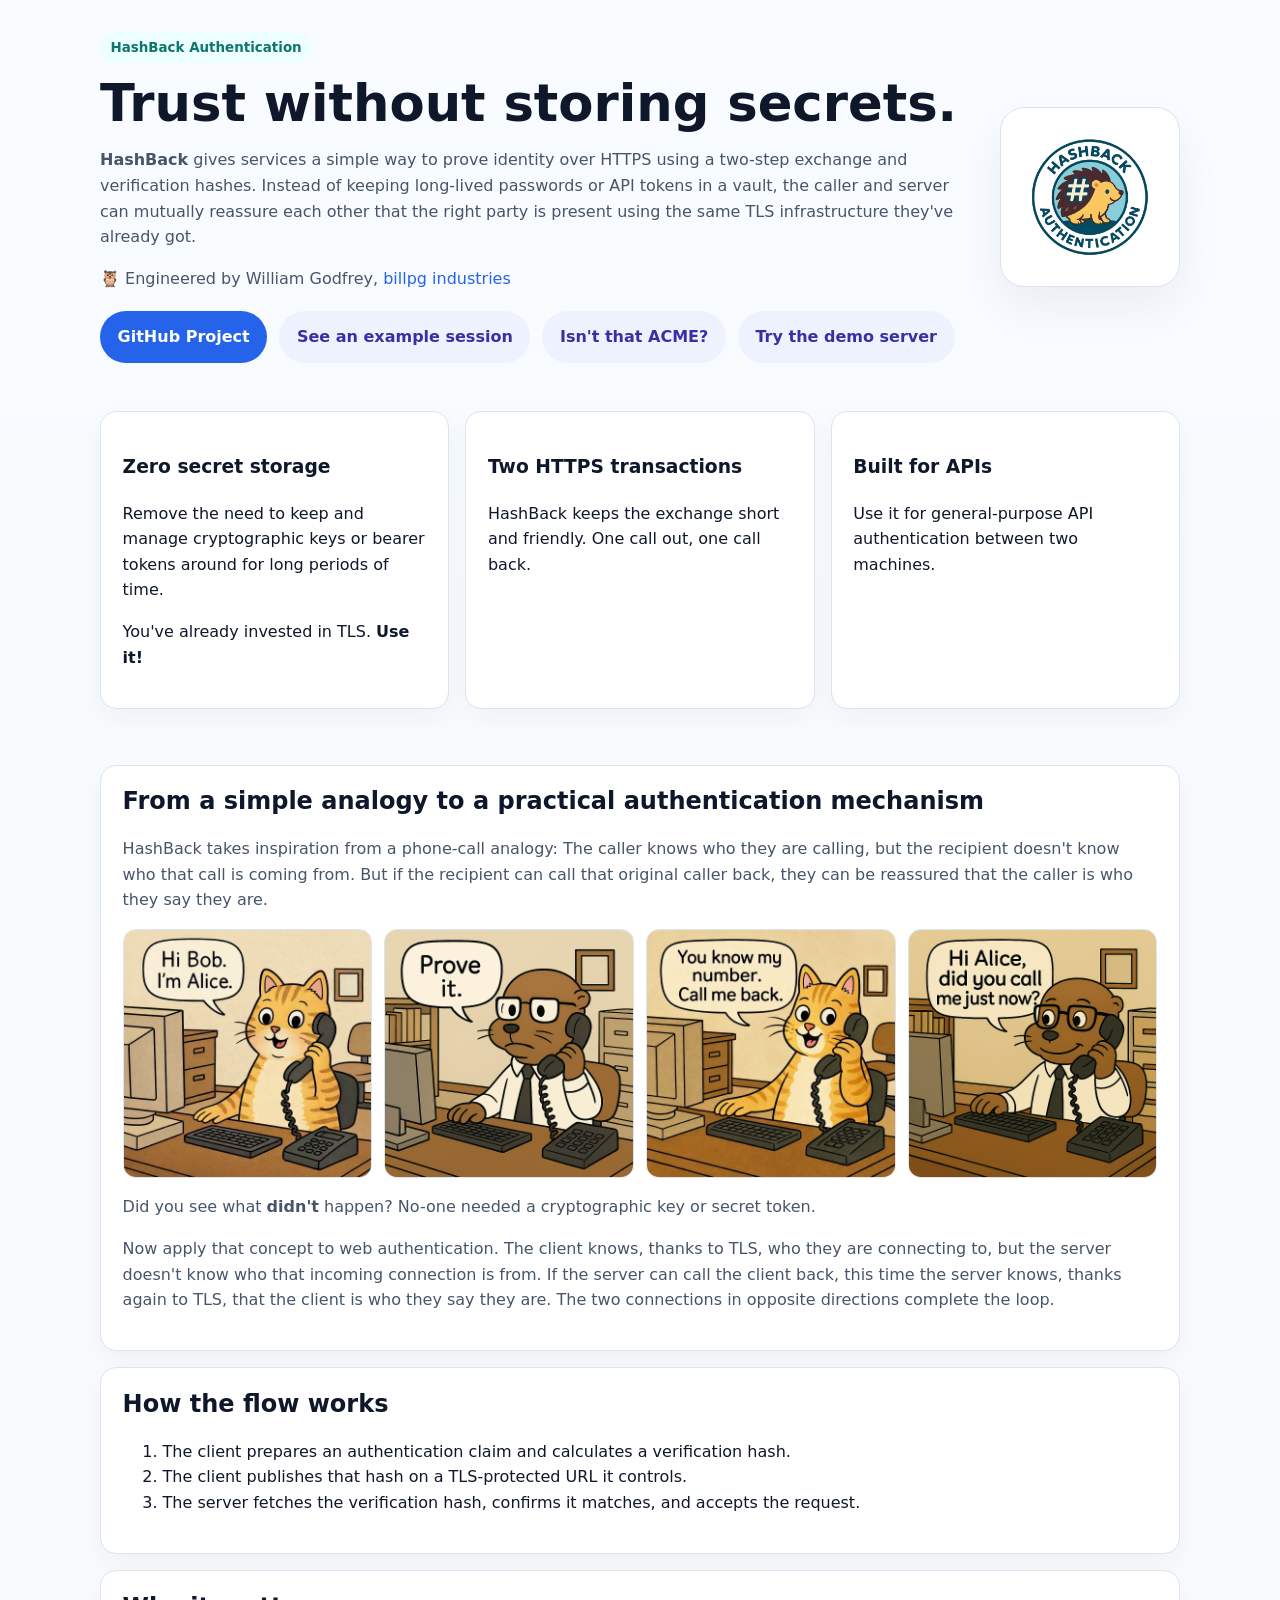
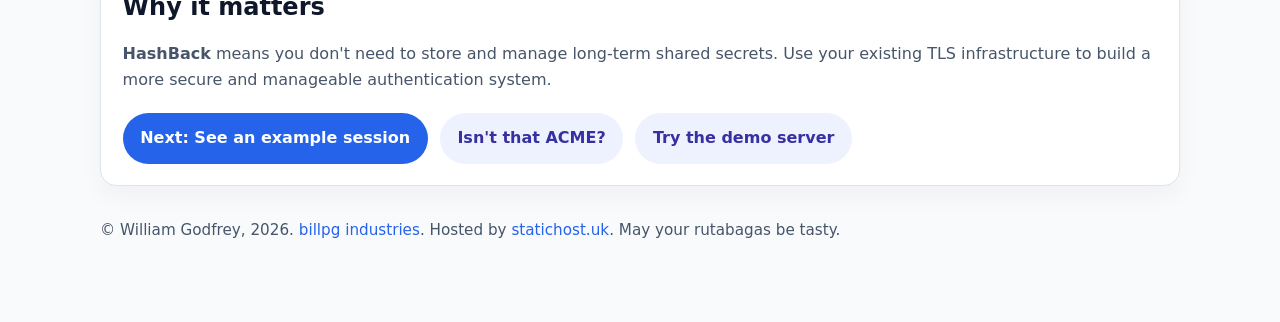
==== www-hashback-dev/site/index.html @ f1af05b7 "doc: Copy of website but pretty-printed and URLs fixed." ====
﻿<?xml version="1.0" encoding="utf-8"?>
<span>
  <!--ctype ht-->
  <html lang="en">
    <head>
      <meta name="generator" content="Hugo 0.157.0" />
      <meta charset="utf-8" />
      <meta name="viewport" content="width=device-width,initial-scale=1" />
      <title>HashBack | Trusted authentication without secret storage</title>
      <meta name="description" content="HashBack lets services prove identity without long-lived secrets by using a two-step HTTPS exchange and verification hashes." />
      <link rel="stylesheet" href="style.css" />
    </head>
    <body>
      <main class="container">
        <section class="hero">
          <div>
            <span class="pill">HashBack Authentication</span>
            <h1>Trust without storing secrets.</h1>
            <p>
              <b>HashBack</b> gives services a simple way to prove identity over HTTPS using a two-step
exchange and verification hashes. Instead of keeping long-lived passwords or API
tokens in a vault, the caller and server can mutually reassure each other that the
right party is present using the same TLS infrastructure they've already got.</p>
            <p>🦉 Engineered by William Godfrey, <a href="https://billpg.com" target="_blank" rel="noreferrer">billpg industries</a></p>
            <div class="btn-row">
              <a class="btn btn-primary" href="https://github.com/billpg/HashBack" target="_blank" rel="noreferrer">GitHub Project</a>
              <a class="btn btn-secondary" href="example-session.html">See an example session</a>
              <a class="btn btn-secondary" href="acme.html">Isn't that ACME?</a>
              <a class="btn btn-secondary" href="demo-server.html">Try the demo server</a>
            </div>
          </div>
          <div class="badge-card">
            <img src="HashBack-Badge-Logo.png" alt="HashBack circular badge icon" />
          </div>
        </section>
        <section class="cards">
          <article class="card">
            <h3>Zero secret storage</h3>
            <p>Remove the need to keep and manage cryptographic keys or bearer tokens around for long periods of time.</p>
            <p>You've already invested in TLS. <b>Use it!</b></p>
          </article>
          <article class="card">
            <h3>Two HTTPS transactions</h3>
            <p>HashBack keeps the exchange short and friendly. One call out, one call back.</p>
          </article>
          <article class="card">
            <h3>Built for APIs</h3>
            <p>Use it for general-purpose API authentication between two machines.</p>
          </article>
        </section>
        <section class="panel">
          <h2>From a simple analogy to a practical authentication mechanism</h2>
          <p>HashBack takes inspiration from a phone-call analogy: The caller knows who they are calling, but the
recipient doesn't know who that call is coming from. But if the recipient can call that original caller back,
they can be reassured that the caller is who they say they are.</p>
          <div class="gallery">
            <img src="PhoneCall-Frame-1.png" alt="Hi Bob. I'm Alice!" />
            <img src="PhoneCall-Frame-2.png" alt="Prove it." />
            <img src="PhoneCall-Frame-3.png" alt="You know my number. Call me back." />
            <img src="PhoneCall-Frame-4.png" alt="Hi Alice. Did you call me just now?" />
          </div>
          <p>Did you see what <b>didn't</b> happen? No-one needed a cryptographic key or secret token.</p>
          <p>Now apply that concept to web authentication. The client knows, thanks to TLS, who they are connecting
to, but the server doesn't know who that incoming connection is from. If the server can call the client
back, this time the server knows, thanks again to TLS, that the client is who they say they are. The two
connections in opposite directions complete the loop.</p>
        </section>
        <section class="panel">
          <h2>How the flow works</h2>
          <ol>
            <li>The client prepares an authentication claim and calculates a verification hash.</li>
            <li>The client publishes that hash on a TLS-protected URL it controls.</li>
            <li>The server fetches the verification hash, confirms it matches, and accepts the request.</li>
          </ol>
        </section>
        <section class="panel">
          <h2>Why it matters</h2>
          <p>
            <b>HashBack</b> means you don't need to store and manage long-term shared secrets. Use your existing TLS
infrastructure to build a more secure and manageable authentication system.</p>
          <div class="btn-row">
            <a class="btn btn-primary" href="example-session.html">Next: See an example session</a>
            <a class="btn btn-secondary" href="acme.html">Isn't that ACME?</a>
            <a class="btn btn-secondary" href="demo-server.html">Try the demo server</a>
          </div>
        </section>
        <p class="footer">© William Godfrey, 2026. <a href="https://billpg.com" target="_blank" rel="noreferrer">billpg industries</a>. Hosted by <a href="https://statichost.uk" target="_blank" rel="noreferrer">statichost.uk</a>. May your rutabagas be tasty.</p>
      </main>
    </body>
  </html>
</span>
---- www-hashback-dev/site/style.css ----
/* -------------------------------------------------
   Theme variables
--------------------------------------------------*/
:root {
  color-scheme: light;
  --bg: #f8fafc;
  --panel: #ffffff;
  --ink: #0f172a;
  --muted: #475569;
  --accent: #2563eb;
  --teal: #0f766e;
  --border: #dbe4ef;
  --code: #102033;
}

/* -------------------------------------------------
   Base
--------------------------------------------------*/
* { box-sizing: border-box; }

body {
  margin: 0;
  font-family: Inter, ui-sans-serif, system-ui, -apple-system, BlinkMacSystemFont, "Segoe UI", sans-serif;
  background: linear-gradient(180deg, #f8fbff 0%, var(--bg) 100%);
  color: var(--ink);
  line-height: 1.6;
}

a { color: var(--accent); text-decoration: none; }
code { font-family: "SFMono-Regular", Consolas, "Liberation Mono", monospace; }

.container {
  max-width: 1120px;
  margin: 0 auto;
  padding: 2rem 1.25rem 4rem;
}

h1 {
  font-size: clamp(2rem, 4vw, 3.2rem);
  line-height: 1.1;
  margin: 0 0 1rem;
}

h2 { line-height: 1.2; margin-top: 0; }

/* -------------------------------------------------
   Buttons
--------------------------------------------------*/
.btn-row {
  display: flex;
  flex-wrap: wrap;
  gap: 0.75rem;
  margin-top: 1.25rem;
}

.btn {
  display: inline-block;
  padding: 0.8rem 1.1rem;
  border-radius: 999px;
  font-weight: 600;
}

.btn-primary { background: var(--accent); color: white; }
.btn-secondary { background: #eef2ff; color: #3730a3; }

/* -------------------------------------------------
   Layout: Topbar & Hero
--------------------------------------------------*/
.topbar {
  display: flex;
  justify-content: space-between;
  gap: 1rem;
  align-items: center;
  margin-bottom: 2.5rem;
}

.topbar a { font-weight: 700; }

.hero {
  display: grid;
  grid-template-columns: 1fr 180px; /* final cascade winner */
  gap: 2rem;
  align-items: center;
  margin-bottom: 2rem;
}

.hero p { color: var(--muted); }

/* -------------------------------------------------
   Components
--------------------------------------------------*/
.badge {
  width: 160px;
  border-radius: 50%;
  background: #fff;
  padding: .5rem;
  box-shadow: 0 16px 35px rgba(15,23,42,.1);
}

.badge-card {
  background: var(--panel);
  border: 1px solid var(--border);
  border-radius: 1.5rem;
  padding: 1.25rem;
  box-shadow: 0 20px 45px rgba(15,23,42,6%);
  text-align: center;
}

.badge-card img {
  width: 220px;
  max-width: 100%;
  border-radius: 50%;
}

.card,
.panel {
  background: var(--panel);
  border: 1px solid var(--border);
  border-radius: 1rem;
  padding: 1.35rem;
  margin: 1rem 0;
  box-shadow: 0 10px 25px rgba(15,23,42,4%);
}

.panel p { color: var(--muted); }

.pill {
  display: inline-block;
  padding: .3rem .65rem;
  border-radius: 999px;
  background: #ecfeff;
  color: var(--teal);
  font-size: .84rem;
  font-weight: 700;
  margin-bottom: .75rem;
}

.quote {
  margin: 2rem 0;
  padding: 1rem 1.2rem;
  border-left: 4px solid var(--accent);
  background: #eff6ff;
  color: #1d4ed8;
  border-radius: .5rem;
}

.step {
    background: var(--panel);
    border: 1px solid var(--border);
    border-radius: 1rem;
    padding: 1.35rem;
    margin: 1rem 0;
    box-shadow: 0 10px 25px rgba(15,23,42,4%)
}

.step-header {
    display: flex;
    align-items: baseline;
    gap: .75rem
}

.number {
    color: var(--accent);
    font-size: .9rem;
    font-weight: 800;
    letter-spacing: .08em;
    text-transform: uppercase
}

.hashbert {
  margin: 1rem 0 0;
  padding: .85rem 1rem;
  border-left: 4px solid var(--teal);
  background: #ecfeff;
  color: #115e59;
  border-radius: .4rem;
}

.preprecode {
  overflow-x: auto;
  padding: 1rem;
  border-radius: .65rem;
  background: var(--code);
  color: #e2e8f0;
  font-size: .88rem;
  line-height: 1.5;
}

/* -------------------------------------------------
   Grids
--------------------------------------------------*/
.cards {
  display: grid;
  grid-template-columns: repeat(3, minmax(0, 1fr));
  gap: 1rem;
  margin: 2rem 0 2.5rem;
}

.gallery {
  display: grid;
  grid-template-columns: repeat(4, minmax(0, 1fr));
  gap: .75rem;
  margin-top: 1rem;
}

.gallery img {
  width: 100%;
  height: auto;
  border-radius: .8rem;
  border: 1px solid var(--border);
}

.flow {
  display: grid;
  grid-template-columns: repeat(3, minmax(0, 1fr));
  gap: .75rem;
  margin: 1.25rem 0;
}

.flow div {
  border: 1px solid var(--border);
  border-radius: .7rem;
  padding: .85rem;
  background: #f8fbff;
}

.flow strong {
  display: block;
  color: var(--accent);
}

/* -------------------------------------------------
   Comparison Table
--------------------------------------------------*/
.comparison {
  width: 100%;
  border-collapse: collapse;
  margin: 1.25rem 0;
}

.comparison th,
.comparison td {
  padding: .85rem .7rem;
  border-bottom: 1px solid var(--border);
  text-align: left;
  vertical-align: top;
}

.comparison th {
  color: var(--muted);
  font-size: .9rem;
}

.comparison td:nth-child(2),
.comparison td:nth-child(3) {
  font-weight: 700;
}

.yes { color: var(--teal); }
.no { color: #b91c1c; }

/* -------------------------------------------------
   URL List
--------------------------------------------------*/
.url-list {
  display: grid;
  gap: .65rem;
  margin: 1rem 0;
}

.url-list code {
  display: block;
  padding: .7rem .85rem;
  border-radius: .5rem;
  background: #f8fbff;
  border: 1px solid var(--border);
  overflow-x: auto;
}

.url-list .good { border-left: 4px solid var(--teal); }
.url-list .bad { border-left: 4px solid #dc2626; }

/* -------------------------------------------------
   Feature List
--------------------------------------------------*/
.feature-list {
  display: grid;
  gap: 1rem;
  margin: 1.25rem 0;
}

.feature-item {
  padding: .85rem;
  border-left: 4px solid var(--accent);
  background: #eff6ff;
  border-radius: .4rem;
}

.feature-item strong {
  display: block;
  color: var(--accent);
  margin-bottom: .35rem;
}

/* -------------------------------------------------
   CTA Section
--------------------------------------------------*/
.cta-section {
  background: linear-gradient(135deg, var(--accent) 0%, #1e40af 100%);
  color: #fff;
  padding: 2rem;
  border-radius: 1rem;
  margin: 1.5rem 0;
  text-align: center;
}

.cta-section h3 {
  margin: 0 0 1rem;
  font-size: 1.3rem;
}

.cta-section a {
  color: #fff;
  text-decoration: underline;
}

/* -------------------------------------------------
   Footer
--------------------------------------------------*/
.footer {
  margin-top: 2rem;
  color: var(--muted);
  font-size: 0.95rem;
}

/* -------------------------------------------------
   Media Queries
--------------------------------------------------*/
@media (max-width: 900px) {
  .hero { grid-template-columns: 1fr; }
  .cards { grid-template-columns: 1fr; }
  .gallery { grid-template-columns: repeat(2, minmax(0, 1fr)); }
}

@media (max-width: 700px) {
  .hero { grid-template-columns: 1fr; }
  .badge { width: 120px; }
  .comparison { font-size: .9rem; }
  .comparison th,
  .comparison td { padding: .7rem .4rem; }
  .flow { grid-template-columns: 1fr; }
}

@media (max-width: 620px) {
  .gallery { grid-template-columns: 1fr; }
}
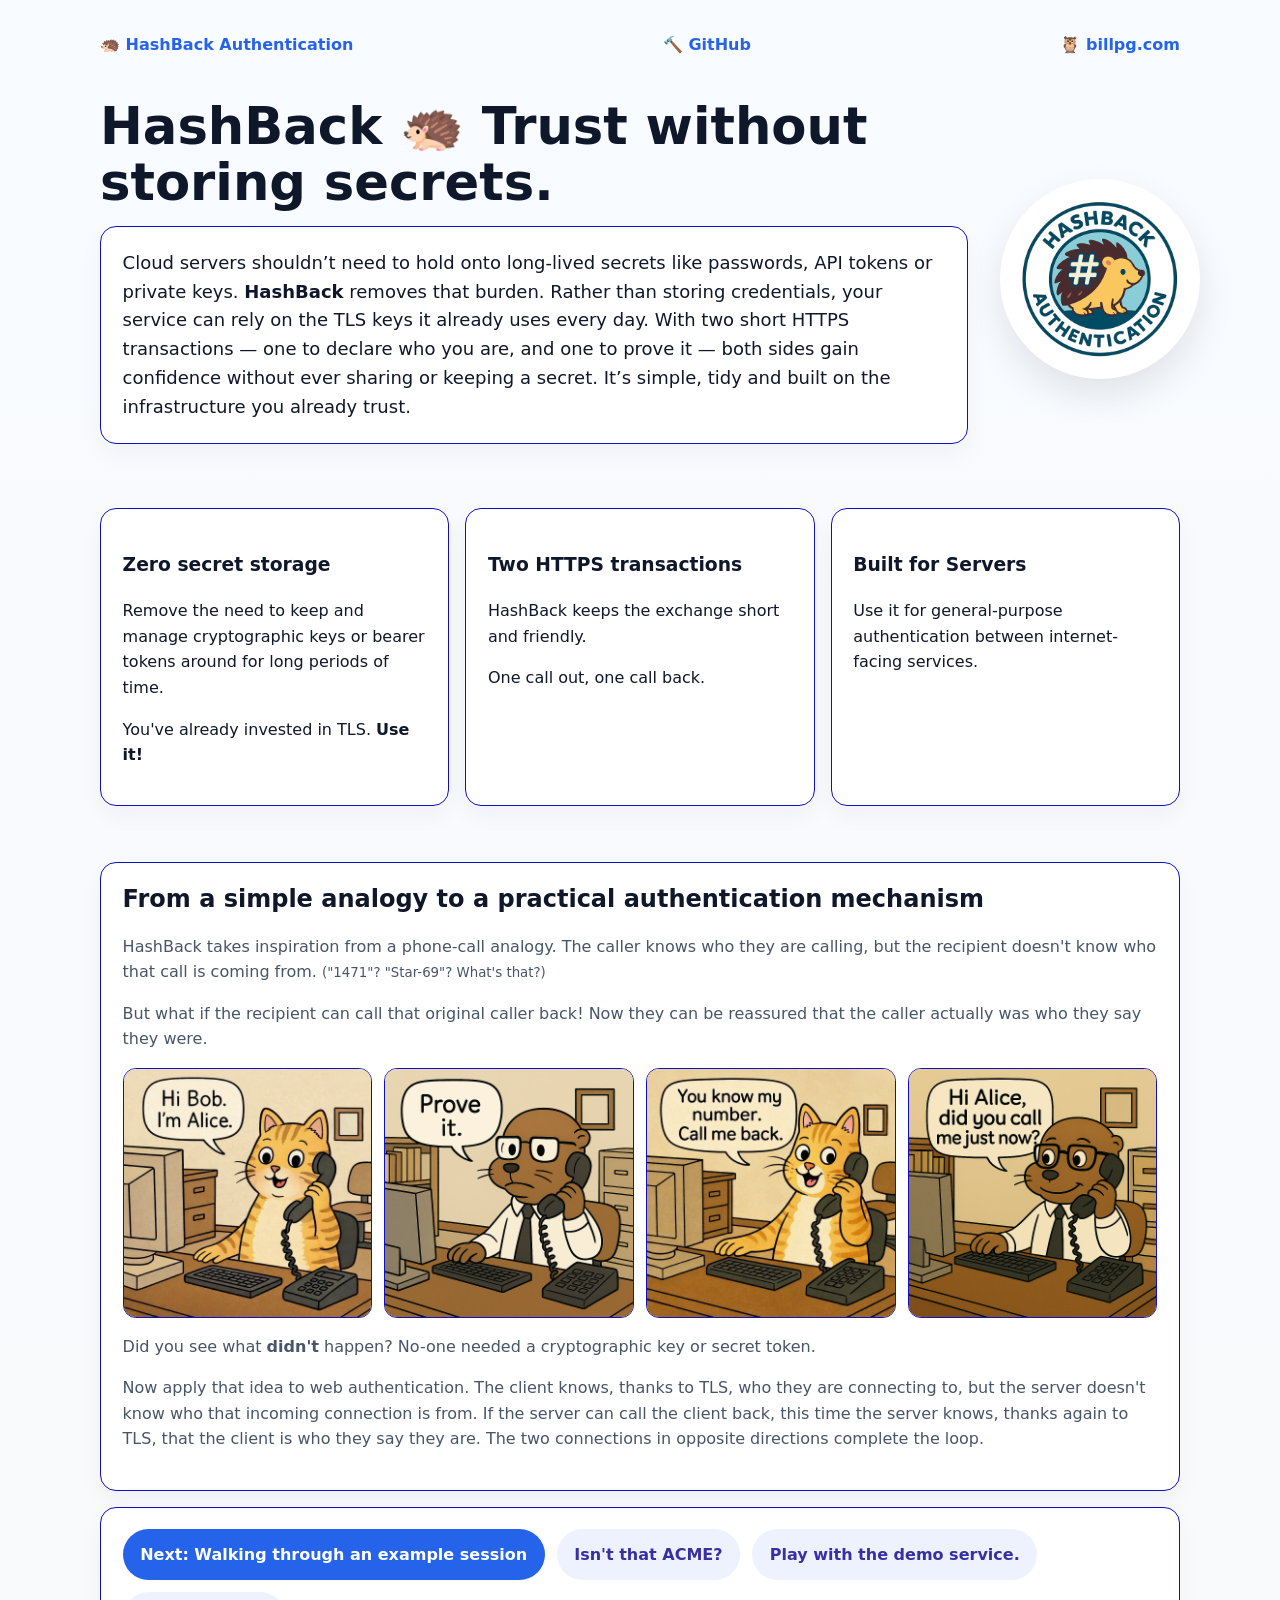
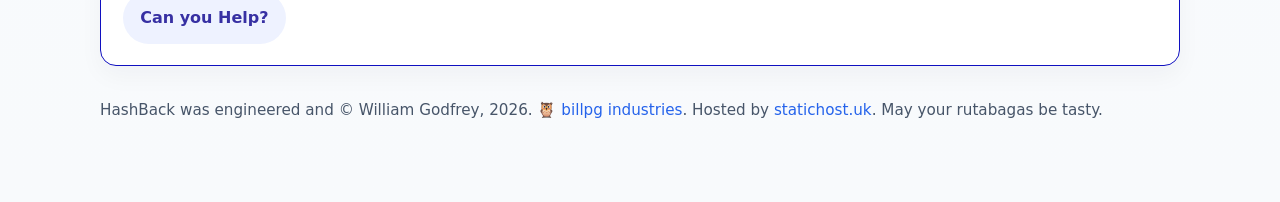
==== commit 859f1688: "doc: Website improvements." ====
--- a/www-hashback-dev/site/index.html
+++ b/www-hashback-dev/site/index.html
@@ -1,91 +1,69 @@
-﻿<?xml version="1.0" encoding="utf-8"?>
-<span>
-  <!--ctype ht-->
-  <html lang="en">
-    <head>
-      <meta name="generator" content="Hugo 0.157.0" />
-      <meta charset="utf-8" />
-      <meta name="viewport" content="width=device-width,initial-scale=1" />
-      <title>HashBack | Trusted authentication without secret storage</title>
-      <meta name="description" content="HashBack lets services prove identity without long-lived secrets by using a two-step HTTPS exchange and verification hashes." />
-      <link rel="stylesheet" href="style.css" />
-    </head>
-    <body>
-      <main class="container">
-        <section class="hero">
-          <div>
-            <span class="pill">HashBack Authentication</span>
-            <h1>Trust without storing secrets.</h1>
-            <p>
-              <b>HashBack</b> gives services a simple way to prove identity over HTTPS using a two-step
-exchange and verification hashes. Instead of keeping long-lived passwords or API
-tokens in a vault, the caller and server can mutually reassure each other that the
-right party is present using the same TLS infrastructure they've already got.</p>
-            <p>🦉 Engineered by William Godfrey, <a href="https://billpg.com" target="_blank" rel="noreferrer">billpg industries</a></p>
-            <div class="btn-row">
-              <a class="btn btn-primary" href="https://github.com/billpg/HashBack" target="_blank" rel="noreferrer">GitHub Project</a>
-              <a class="btn btn-secondary" href="example-session.html">See an example session</a>
-              <a class="btn btn-secondary" href="acme.html">Isn't that ACME?</a>
-              <a class="btn btn-secondary" href="demo-server.html">Try the demo server</a>
-            </div>
-          </div>
-          <div class="badge-card">
-            <img src="HashBack-Badge-Logo.png" alt="HashBack circular badge icon" />
-          </div>
-        </section>
-        <section class="cards">
-          <article class="card">
-            <h3>Zero secret storage</h3>
-            <p>Remove the need to keep and manage cryptographic keys or bearer tokens around for long periods of time.</p>
-            <p>You've already invested in TLS. <b>Use it!</b></p>
-          </article>
-          <article class="card">
-            <h3>Two HTTPS transactions</h3>
-            <p>HashBack keeps the exchange short and friendly. One call out, one call back.</p>
-          </article>
-          <article class="card">
-            <h3>Built for APIs</h3>
-            <p>Use it for general-purpose API authentication between two machines.</p>
-          </article>
-        </section>
-        <section class="panel">
-          <h2>From a simple analogy to a practical authentication mechanism</h2>
-          <p>HashBack takes inspiration from a phone-call analogy: The caller knows who they are calling, but the
-recipient doesn't know who that call is coming from. But if the recipient can call that original caller back,
-they can be reassured that the caller is who they say they are.</p>
-          <div class="gallery">
-            <img src="PhoneCall-Frame-1.png" alt="Hi Bob. I'm Alice!" />
-            <img src="PhoneCall-Frame-2.png" alt="Prove it." />
-            <img src="PhoneCall-Frame-3.png" alt="You know my number. Call me back." />
-            <img src="PhoneCall-Frame-4.png" alt="Hi Alice. Did you call me just now?" />
-          </div>
-          <p>Did you see what <b>didn't</b> happen? No-one needed a cryptographic key or secret token.</p>
-          <p>Now apply that concept to web authentication. The client knows, thanks to TLS, who they are connecting
-to, but the server doesn't know who that incoming connection is from. If the server can call the client
-back, this time the server knows, thanks again to TLS, that the client is who they say they are. The two
-connections in opposite directions complete the loop.</p>
-        </section>
-        <section class="panel">
-          <h2>How the flow works</h2>
-          <ol>
-            <li>The client prepares an authentication claim and calculates a verification hash.</li>
-            <li>The client publishes that hash on a TLS-protected URL it controls.</li>
-            <li>The server fetches the verification hash, confirms it matches, and accepts the request.</li>
-          </ol>
-        </section>
-        <section class="panel">
-          <h2>Why it matters</h2>
-          <p>
-            <b>HashBack</b> means you don't need to store and manage long-term shared secrets. Use your existing TLS
-infrastructure to build a more secure and manageable authentication system.</p>
-          <div class="btn-row">
-            <a class="btn btn-primary" href="example-session.html">Next: See an example session</a>
-            <a class="btn btn-secondary" href="acme.html">Isn't that ACME?</a>
-            <a class="btn btn-secondary" href="demo-server.html">Try the demo server</a>
-          </div>
-        </section>
-        <p class="footer">© William Godfrey, 2026. <a href="https://billpg.com" target="_blank" rel="noreferrer">billpg industries</a>. Hosted by <a href="https://statichost.uk" target="_blank" rel="noreferrer">statichost.uk</a>. May your rutabagas be tasty.</p>
-      </main>
-    </body>
-  </html>
-</span>+<!doctype html>
+<html lang="en">
+  <head>
+    <meta charset="utf-8" />
+    <meta name="viewport" content="width=device-width,initial-scale=1" />
+    <title>HashBack | Trusted authentication without secret storage</title>
+    <link rel="stylesheet" href="style.css" />
+  </head>
+  <body>
+    <main class="container">
+      <nav class="topbar">
+        <a href=".">🦔 HashBack Authentication</a>
+        <a href="https://github.com/billpg/HashBack" target="_blank">🔨 GitHub</a>
+        <a href="https://billpg.com/" target="_blank">🦉 billpg.com</a>
+      </nav>
+      <section class="hero">
+        <div>
+          <h1>HashBack 🦔 Trust without storing secrets.</h1>
+          <div class="panel introduction">Cloud servers shouldn’t need to hold onto long‑lived secrets like passwords, API tokens or private keys. <b>HashBack</b> removes that burden. Rather than storing credentials, your service can rely on the TLS keys it already uses every day. With two short HTTPS transactions — one to declare who you are, and one to prove it — both sides gain confidence without ever sharing or keeping a secret. It’s simple, tidy and built on the infrastructure you already trust.</div>
+        </div>
+        <img class="badge" src="HashBack-Badge-Logo.png" alt="HashBack Logo" />
+      </section>
+      <section class="cards">
+        <article class="card">
+          <h3>Zero secret storage</h3>
+          <p>Remove the need to keep and manage cryptographic keys or bearer tokens around for long periods of time.</p>
+          <p>You've already invested in TLS. <b>Use it!</b></p>
+        </article>
+        <article class="card">
+          <h3>Two HTTPS transactions</h3>
+          <p>HashBack keeps the exchange short and friendly.</p>
+          <p>One call out, one call back.</p>
+        </article>
+        <article class="card">
+          <h3>Built for Servers</h3>
+          <p>Use it for general-purpose authentication between internet-facing services.</p>
+        </article>
+      </section>
+      <section class="panel">
+        <h2>From a simple analogy to a practical authentication mechanism</h2>
+        <p>HashBack takes inspiration from a phone-call analogy. The caller knows who they are calling, but the recipient doesn't know who that call is coming from. <small>("1471"? "Star-69"? What's that?)</small></p>
+        <p>But what if the recipient can call that original caller back! Now they can be reassured that the caller actually was who they say they were.</p>
+        <div class="gallery">
+          <img src="PhoneCall-Frame-1.png" alt="Hi Bob. I'm Alice!" />
+          <img src="PhoneCall-Frame-2.png" alt="Prove it." />
+          <img src="PhoneCall-Frame-3.png" alt="You know my number. Call me back." />
+          <img src="PhoneCall-Frame-4.png" alt="Hi Alice. Did you call me just now?" />
+        </div>
+        <p>Did you see what <b>didn't</b> happen? No-one needed a cryptographic key or secret token.</p>
+        <p>Now apply that idea to web authentication. The client knows, thanks to TLS, who they are  connecting to, but the server doesn't know who that incoming connection is from. If the server can call the client back, this time the server knows, thanks again to TLS, that the client is who they say they are. The two connections in opposite directions complete the loop.</p>
+      </section>
+      <section class="panel">
+        <div class="btn-row">
+          <a class="btn btn-primary" href="example.html">Next: Walking through an example session</a>
+          <a class="btn btn-secondary" href="acme.html">Isn't that ACME?</a>
+          <a class="btn btn-secondary" href="demo.html">Play with the demo service.</a>
+          <a class="btn btn-secondary" href="help.html">Can you Help?</a>
+        </div>
+      </section>
+      <p class="footer">
+        <span>HashBack was engineered and © William Godfrey, 2026.</span>
+        <span>
+          <a href="https://billpg.com" target="_blank">🦉 billpg industries</a>.</span>
+        <span>Hosted by <a href="https://statichost.uk" target="_blank">statichost.uk</a>.</span>
+        <span>May your rutabagas be tasty.</span>
+      </p>
+    </main>
+  </body>
+</html>
--- a/www-hashback-dev/site/style.css
+++ b/www-hashback-dev/site/style.css
@@ -1,21 +1,17 @@
-/* -------------------------------------------------
-   Theme variables
---------------------------------------------------*/
+/* Theme variables */
 :root {
-  color-scheme: light;
-  --bg: #f8fafc;
-  --panel: #ffffff;
-  --ink: #0f172a;
-  --muted: #475569;
-  --accent: #2563eb;
-  --teal: #0f766e;
-  --border: #dbe4ef;
-  --code: #102033;
-}
-
-/* -------------------------------------------------
-   Base
---------------------------------------------------*/
+    color-scheme: light;
+    --bg: #f8fafc;
+    --panel: #ffffff;
+    --ink: #0f172a;
+    --muted: #475569;
+    --accent: #2563eb;
+    --teal: #0f766e;
+    --border: #1010C0;
+    --code: #102033;
+}
+
+/* Base */
 * { box-sizing: border-box; }
 
 body {
@@ -43,14 +39,11 @@
 
 h2 { line-height: 1.2; margin-top: 0; }
 
-/* -------------------------------------------------
-   Buttons
---------------------------------------------------*/
+/* Buttons */
 .btn-row {
   display: flex;
   flex-wrap: wrap;
   gap: 0.75rem;
-  margin-top: 1.25rem;
 }
 
 .btn {
@@ -63,22 +56,27 @@
 .btn-primary { background: var(--accent); color: white; }
 .btn-secondary { background: #eef2ff; color: #3730a3; }
 
-/* -------------------------------------------------
-   Layout: Topbar & Hero
---------------------------------------------------*/
+.btn-big-center {
+    font-size: large;
+    display: block;
+    text-align: center;
+    margin: 0 auto;
+}
+
+/* Layout: Topbar & Hero */
 .topbar {
-  display: flex;
-  justify-content: space-between;
-  gap: 1rem;
-  align-items: center;
-  margin-bottom: 2.5rem;
+    display: flex;
+    justify-content: space-between;
+    gap: 1rem;
+    align-items: center;
+    margin-bottom: 2.5rem;
 }
 
 .topbar a { font-weight: 700; }
 
 .hero {
   display: grid;
-  grid-template-columns: 1fr 180px; /* final cascade winner */
+  grid-template-columns: 1fr 180px;
   gap: 2rem;
   align-items: center;
   margin-bottom: 2rem;
@@ -86,11 +84,13 @@
 
 .hero p { color: var(--muted); }
 
-/* -------------------------------------------------
-   Components
---------------------------------------------------*/
+.introduction {
+    font-size: large;
+}
+
+/* Components */
 .badge {
-  width: 160px;
+  width: 200px;
   border-radius: 50%;
   background: #fff;
   padding: .5rem;
@@ -113,7 +113,8 @@
 }
 
 .card,
-.panel {
+.panel,
+.step {
   background: var(--panel);
   border: 1px solid var(--border);
   border-radius: 1rem;
@@ -144,15 +145,6 @@
   border-radius: .5rem;
 }
 
-.step {
-    background: var(--panel);
-    border: 1px solid var(--border);
-    border-radius: 1rem;
-    padding: 1.35rem;
-    margin: 1rem 0;
-    box-shadow: 0 10px 25px rgba(15,23,42,4%)
-}
-
 .step-header {
     display: flex;
     align-items: baseline;
@@ -186,9 +178,7 @@
   line-height: 1.5;
 }
 
-/* -------------------------------------------------
-   Grids
---------------------------------------------------*/
+/* Grids */
 .cards {
   display: grid;
   grid-template-columns: repeat(3, minmax(0, 1fr));
@@ -229,9 +219,7 @@
   color: var(--accent);
 }
 
-/* -------------------------------------------------
-   Comparison Table
---------------------------------------------------*/
+/* Comparison Table */
 .comparison {
   width: 100%;
   border-collapse: collapse;
@@ -259,9 +247,7 @@
 .yes { color: var(--teal); }
 .no { color: #b91c1c; }
 
-/* -------------------------------------------------
-   URL List
---------------------------------------------------*/
+/* URL List */
 .url-list {
   display: grid;
   gap: .65rem;
@@ -280,9 +266,7 @@
 .url-list .good { border-left: 4px solid var(--teal); }
 .url-list .bad { border-left: 4px solid #dc2626; }
 
-/* -------------------------------------------------
-   Feature List
---------------------------------------------------*/
+/* Feature List */
 .feature-list {
   display: grid;
   gap: 1rem;
@@ -302,9 +286,7 @@
   margin-bottom: .35rem;
 }
 
-/* -------------------------------------------------
-   CTA Section
---------------------------------------------------*/
+/* CTA Section */
 .cta-section {
   background: linear-gradient(135deg, var(--accent) 0%, #1e40af 100%);
   color: #fff;
@@ -324,18 +306,14 @@
   text-decoration: underline;
 }
 
-/* -------------------------------------------------
-   Footer
---------------------------------------------------*/
+/* Footer */
 .footer {
   margin-top: 2rem;
   color: var(--muted);
   font-size: 0.95rem;
 }
 
-/* -------------------------------------------------
-   Media Queries
---------------------------------------------------*/
+/* Media Queries */
 @media (max-width: 900px) {
   .hero { grid-template-columns: 1fr; }
   .cards { grid-template-columns: 1fr; }
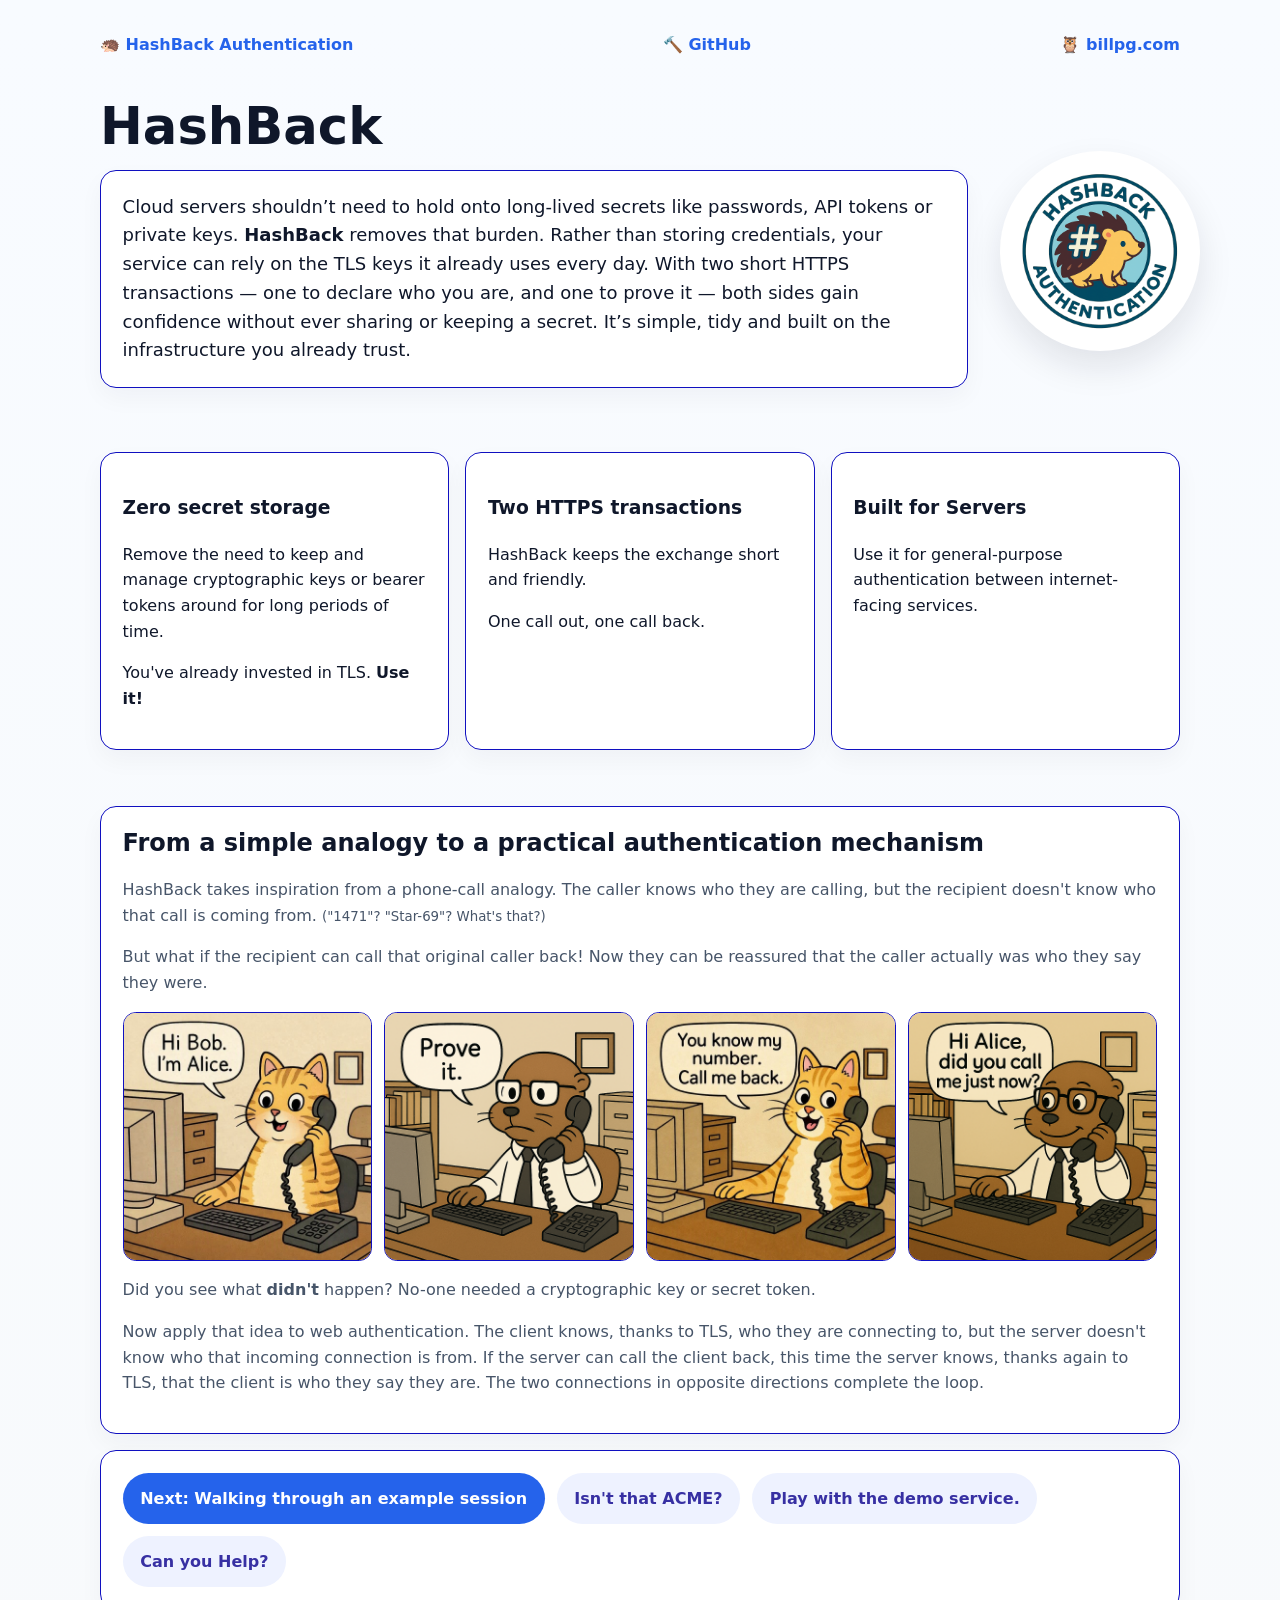
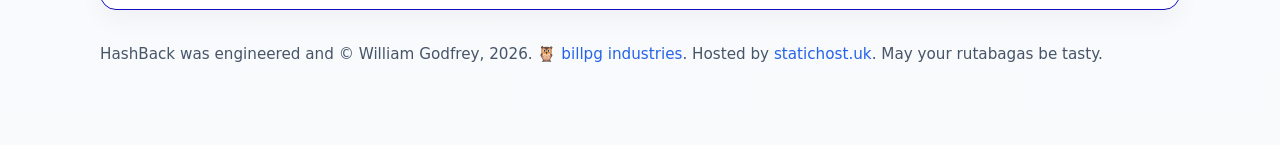
==== commit 7c1176ad: "doc: Add a "help" page." ====
--- a/www-hashback-dev/site/index.html
+++ b/www-hashback-dev/site/index.html
@@ -15,7 +15,7 @@
       </nav>
       <section class="hero">
         <div>
-          <h1>HashBack 🦔 Trust without storing secrets.</h1>
+          <h1>HashBack</h1>
           <div class="panel introduction">Cloud servers shouldn’t need to hold onto long‑lived secrets like passwords, API tokens or private keys. <b>HashBack</b> removes that burden. Rather than storing credentials, your service can rely on the TLS keys it already uses every day. With two short HTTPS transactions — one to declare who you are, and one to prove it — both sides gain confidence without ever sharing or keeping a secret. It’s simple, tidy and built on the infrastructure you already trust.</div>
         </div>
         <img class="badge" src="HashBack-Badge-Logo.png" alt="HashBack Logo" />
--- a/www-hashback-dev/site/style.css
+++ b/www-hashback-dev/site/style.css
@@ -3,6 +3,7 @@
     color-scheme: light;
     --bg: #f8fafc;
     --panel: #ffffff;
+    --tableoddrow: #eeeeee;
     --ink: #0f172a;
     --muted: #475569;
     --accent: #2563eb;
@@ -178,6 +179,23 @@
   line-height: 1.5;
 }
 
+.questions {
+    border-spacing: 2px;
+}
+.questionmark {
+    font-size: large;
+}
+.questions-evenrow {
+    background-color: var(--panel);
+    padding-left: 1em;
+    padding-right: 1em;
+}
+.questions-oddrow {
+    background-color: var(--tableoddrow);
+    padding-left: 1em;
+    padding-right: 1em;
+}
+
 /* Grids */
 .cards {
   display: grid;
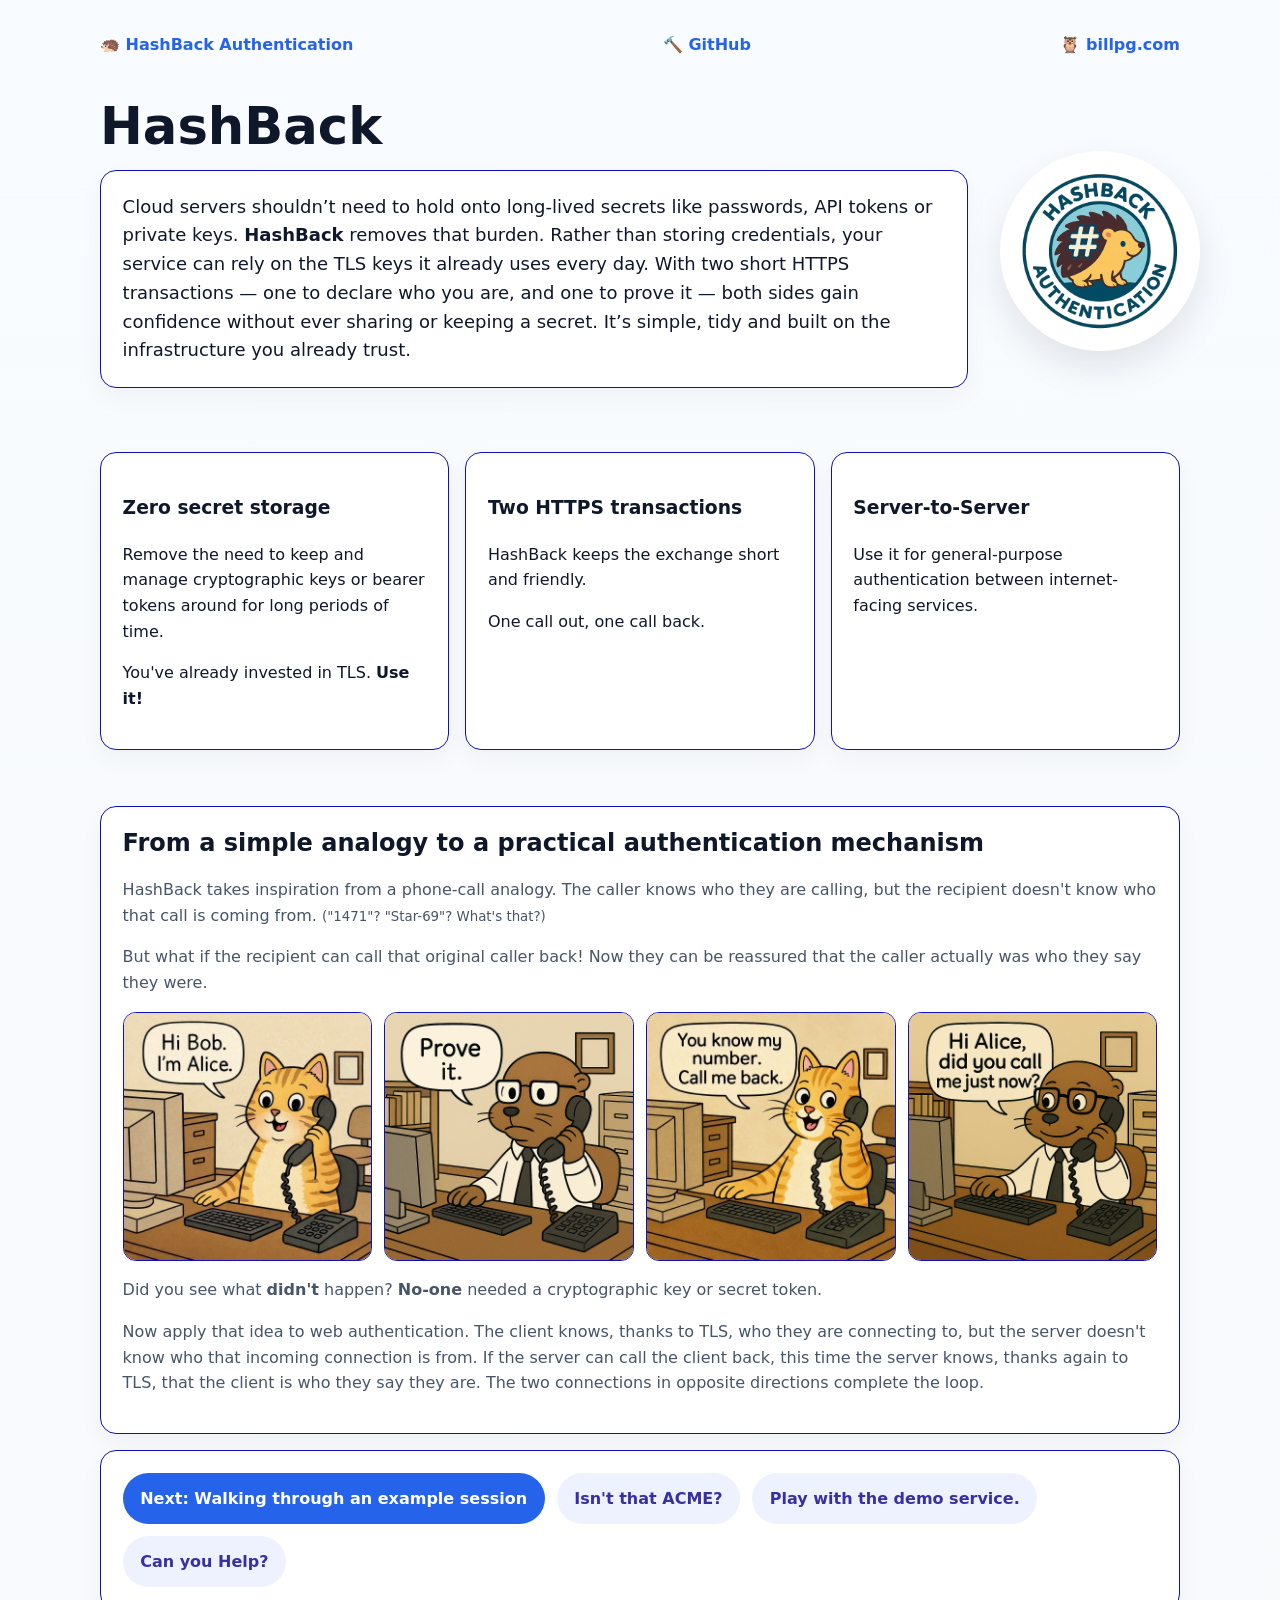
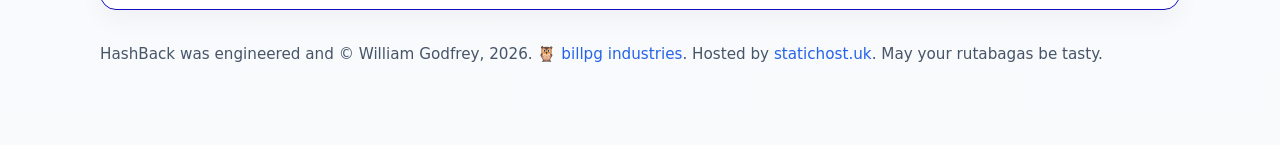
==== commit 3a7c59ef: "fix for ubuntu." ====
--- a/www-hashback-dev/site/index.html
+++ b/www-hashback-dev/site/index.html
@@ -1,9 +1,9 @@
-<!doctype html>
+<!doctype html>
 <html lang="en">
   <head>
     <meta charset="utf-8" />
     <meta name="viewport" content="width=device-width,initial-scale=1" />
-    <title>HashBack | Trusted authentication without secret storage</title>
+    <title>HashBack | Server-to-Server authentication without secret storage</title>
     <link rel="stylesheet" href="style.css" />
   </head>
   <body>
@@ -32,7 +32,7 @@
           <p>One call out, one call back.</p>
         </article>
         <article class="card">
-          <h3>Built for Servers</h3>
+          <h3>Server-to-Server</h3>
           <p>Use it for general-purpose authentication between internet-facing services.</p>
         </article>
       </section>
@@ -46,7 +46,7 @@
           <img src="PhoneCall-Frame-3.png" alt="You know my number. Call me back." />
           <img src="PhoneCall-Frame-4.png" alt="Hi Alice. Did you call me just now?" />
         </div>
-        <p>Did you see what <b>didn't</b> happen? No-one needed a cryptographic key or secret token.</p>
+        <p>Did you see what <b>didn't</b> happen? <b>No-one</b> needed a cryptographic key or secret token.</p>
         <p>Now apply that idea to web authentication. The client knows, thanks to TLS, who they are  connecting to, but the server doesn't know who that incoming connection is from. If the server can call the client back, this time the server knows, thanks again to TLS, that the client is who they say they are. The two connections in opposite directions complete the loop.</p>
       </section>
       <section class="panel">
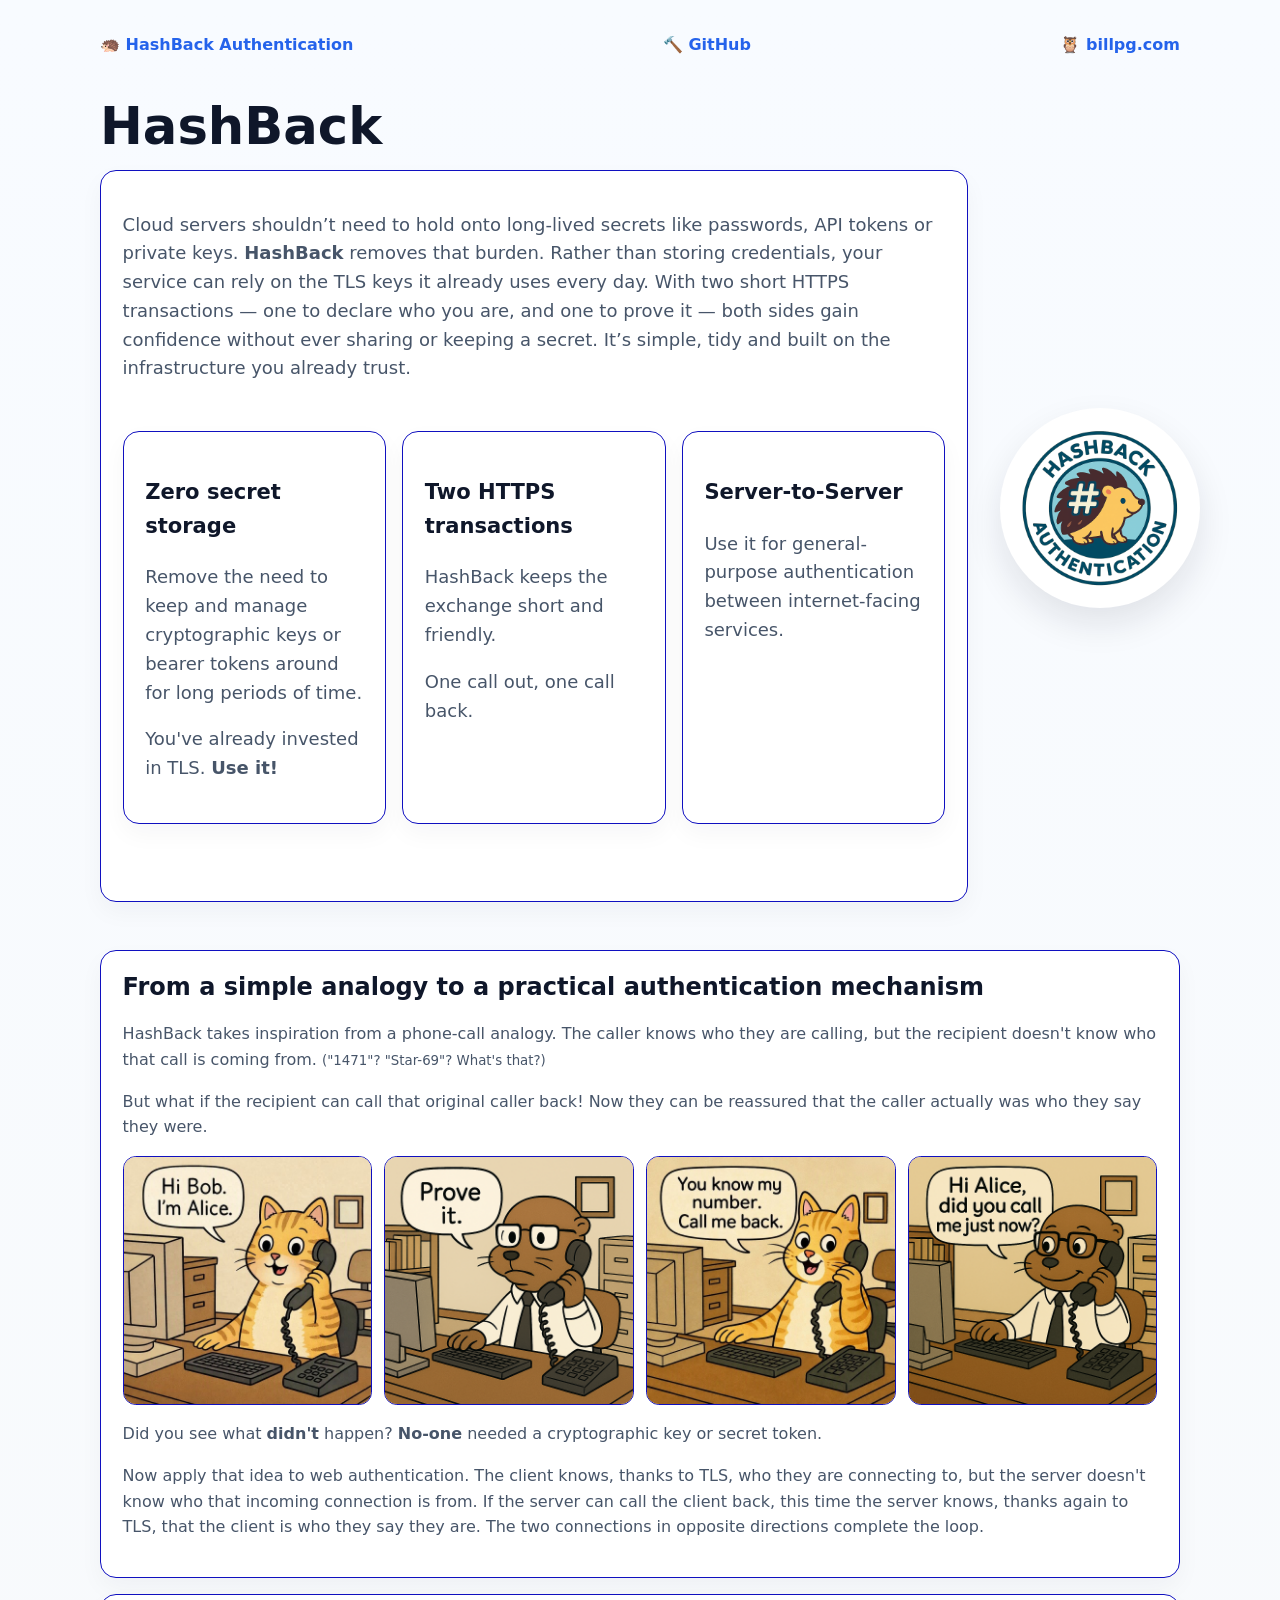
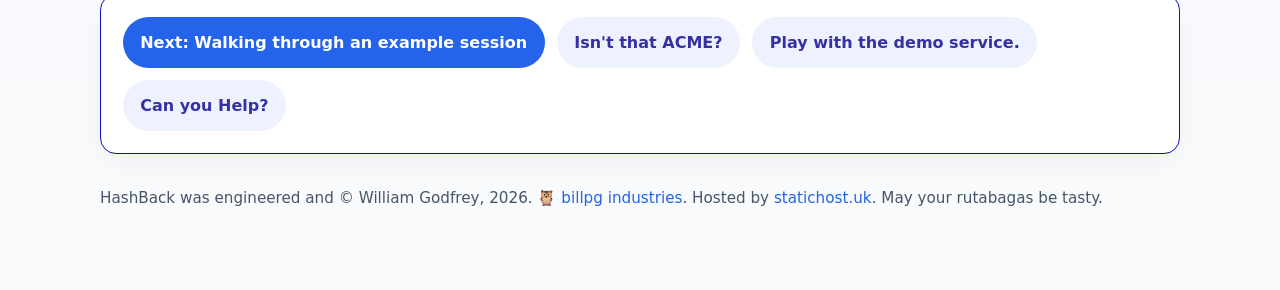
==== commit 8493ed67: "feat: Rewrite the sales site generator to build pages from Markdown Replaces the hand-built XElement" ====
--- a/www-hashback-dev/site/index.html
+++ b/www-hashback-dev/site/index.html
@@ -1,4 +1,4 @@
-<!doctype html>
+<!doctype html>
 <html lang="en">
   <head>
     <meta charset="utf-8" />
@@ -16,38 +16,53 @@
       <section class="hero">
         <div>
           <h1>HashBack</h1>
-          <div class="panel introduction">Cloud servers shouldn’t need to hold onto long‑lived secrets like passwords, API tokens or private keys. <b>HashBack</b> removes that burden. Rather than storing credentials, your service can rely on the TLS keys it already uses every day. With two short HTTPS transactions — one to declare who you are, and one to prove it — both sides gain confidence without ever sharing or keeping a secret. It’s simple, tidy and built on the infrastructure you already trust.</div>
+          <div class="panel introduction">
+            <p>Cloud servers shouldn’t need to hold onto long‑lived secrets like passwords, API tokens or
+private keys. <strong>HashBack</strong> removes that burden. Rather than storing credentials, your
+service can rely on the TLS keys it already uses every day. With two short HTTPS
+transactions — one to declare who you are, and one to prove it — both sides gain
+confidence without ever sharing or keeping a secret. It’s simple, tidy and built on the
+infrastructure you already trust.</p>
+            <section class="cards">
+              <article class="card">
+                <h3 id="zero-secret-storage">Zero secret storage</h3>
+                <p>Remove the need to keep and manage cryptographic keys or bearer tokens around for long
+periods of time.</p>
+                <p>You've already invested in TLS. <strong>Use it!</strong></p>
+              </article>
+              <article class="card">
+                <h3 id="two-https-transactions">Two HTTPS transactions</h3>
+                <p>HashBack keeps the exchange short and friendly.</p>
+                <p>One call out, one call back.</p>
+              </article>
+              <article class="card">
+                <h3 id="server-to-server">Server-to-Server</h3>
+                <p>Use it for general-purpose authentication between internet-facing services.</p>
+              </article>
+            </section>
+          </div>
         </div>
         <img class="badge" src="HashBack-Badge-Logo.png" alt="HashBack Logo" />
       </section>
-      <section class="cards">
-        <article class="card">
-          <h3>Zero secret storage</h3>
-          <p>Remove the need to keep and manage cryptographic keys or bearer tokens around for long periods of time.</p>
-          <p>You've already invested in TLS. <b>Use it!</b></p>
-        </article>
-        <article class="card">
-          <h3>Two HTTPS transactions</h3>
-          <p>HashBack keeps the exchange short and friendly.</p>
-          <p>One call out, one call back.</p>
-        </article>
-        <article class="card">
-          <h3>Server-to-Server</h3>
-          <p>Use it for general-purpose authentication between internet-facing services.</p>
-        </article>
-      </section>
       <section class="panel">
-        <h2>From a simple analogy to a practical authentication mechanism</h2>
-        <p>HashBack takes inspiration from a phone-call analogy. The caller knows who they are calling, but the recipient doesn't know who that call is coming from. <small>("1471"? "Star-69"? What's that?)</small></p>
-        <p>But what if the recipient can call that original caller back! Now they can be reassured that the caller actually was who they say they were.</p>
+        <h2 id="from-a-simple-analogy-to-a-practical-authentication-mechanism">From a simple analogy to a practical authentication mechanism</h2>
+        <p>HashBack takes inspiration from a phone-call analogy. The caller knows who they are
+calling, but the recipient doesn't know who that call is coming from. <small>("1471"?
+"Star-69"? What's that?)</small></p>
+        <p>But what if the recipient can call that original caller back! Now they can be reassured
+that the caller actually was who they say they were.</p>
         <div class="gallery">
           <img src="PhoneCall-Frame-1.png" alt="Hi Bob. I'm Alice!" />
           <img src="PhoneCall-Frame-2.png" alt="Prove it." />
           <img src="PhoneCall-Frame-3.png" alt="You know my number. Call me back." />
           <img src="PhoneCall-Frame-4.png" alt="Hi Alice. Did you call me just now?" />
         </div>
-        <p>Did you see what <b>didn't</b> happen? <b>No-one</b> needed a cryptographic key or secret token.</p>
-        <p>Now apply that idea to web authentication. The client knows, thanks to TLS, who they are  connecting to, but the server doesn't know who that incoming connection is from. If the server can call the client back, this time the server knows, thanks again to TLS, that the client is who they say they are. The two connections in opposite directions complete the loop.</p>
+        <p>Did you see what <strong>didn't</strong> happen? <strong>No-one</strong> needed a cryptographic key or secret token.</p>
+        <p>Now apply that idea to web authentication. The client knows, thanks to TLS, who they are
+connecting to, but the server doesn't know who that incoming connection is from. If the
+server can call the client back, this time the server knows, thanks again to TLS, that the
+client is who they say they are. The two connections in opposite directions complete the
+loop.</p>
       </section>
       <section class="panel">
         <div class="btn-row">
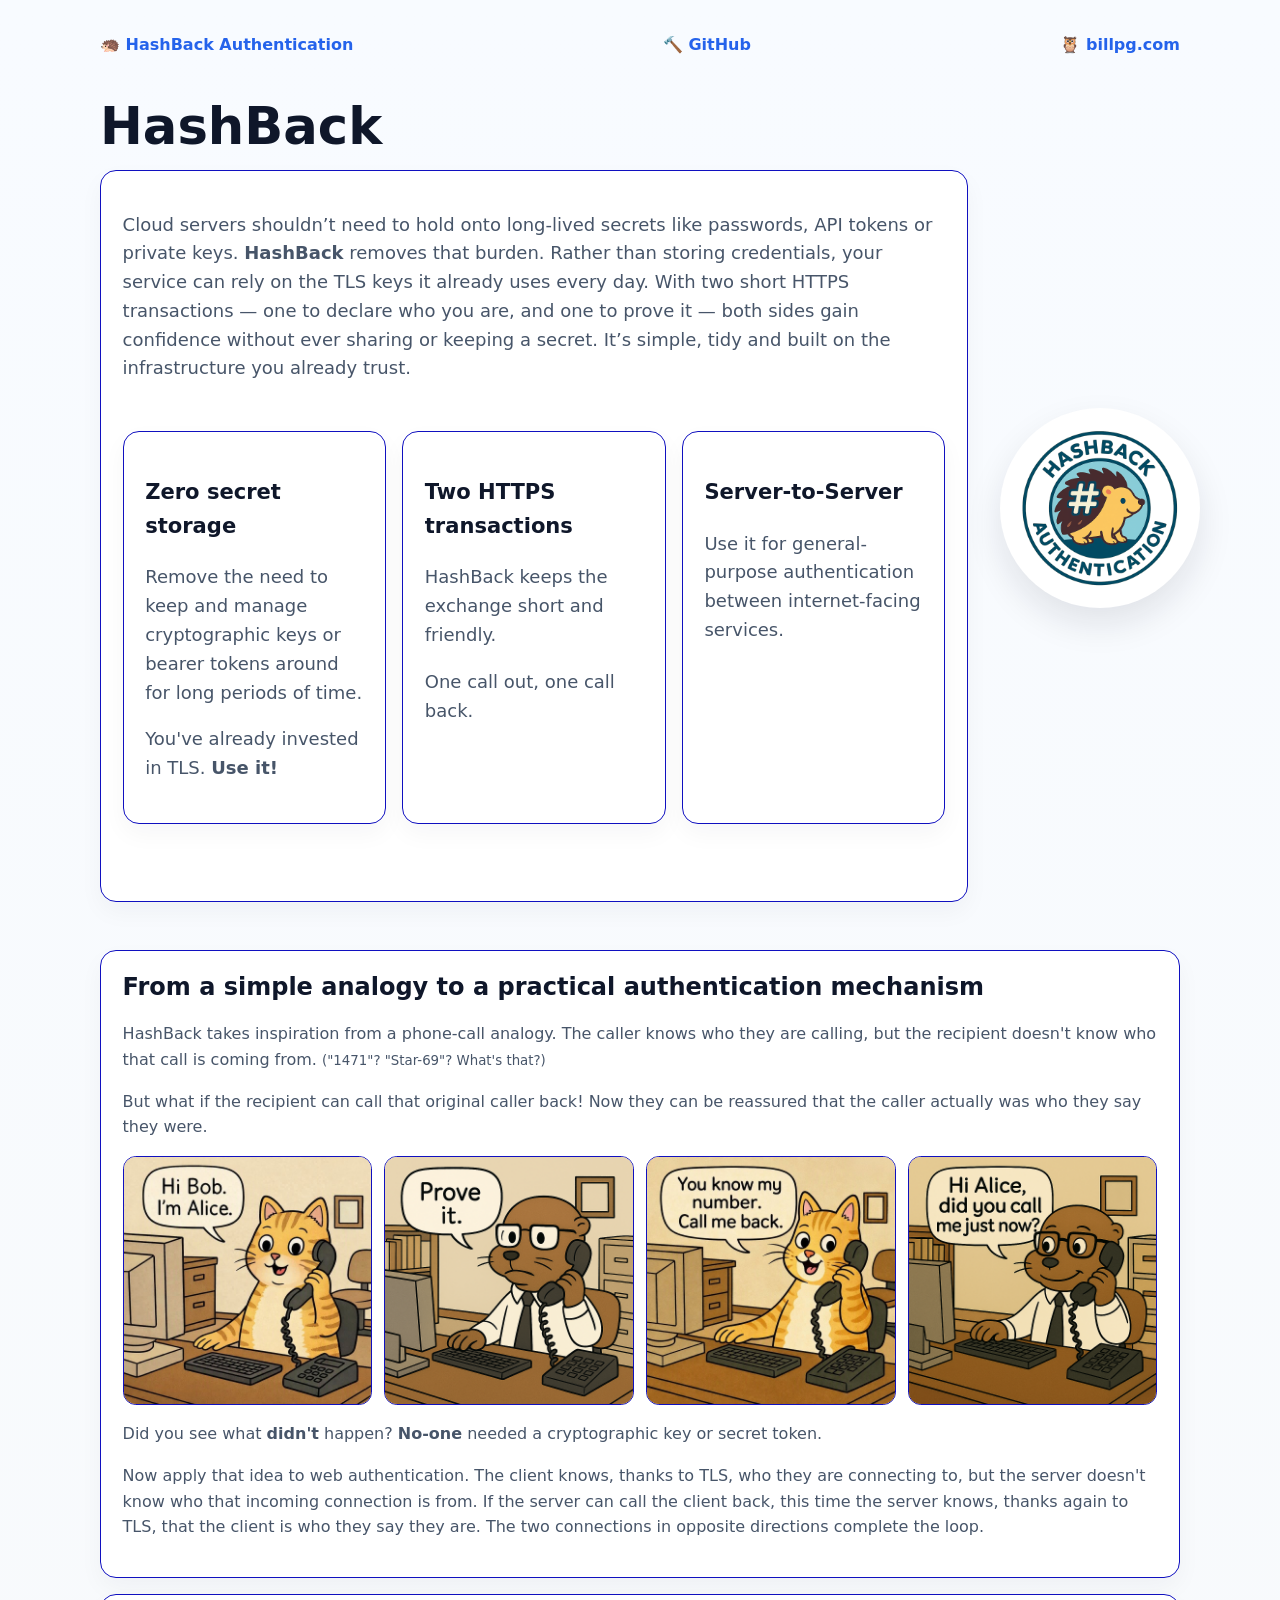
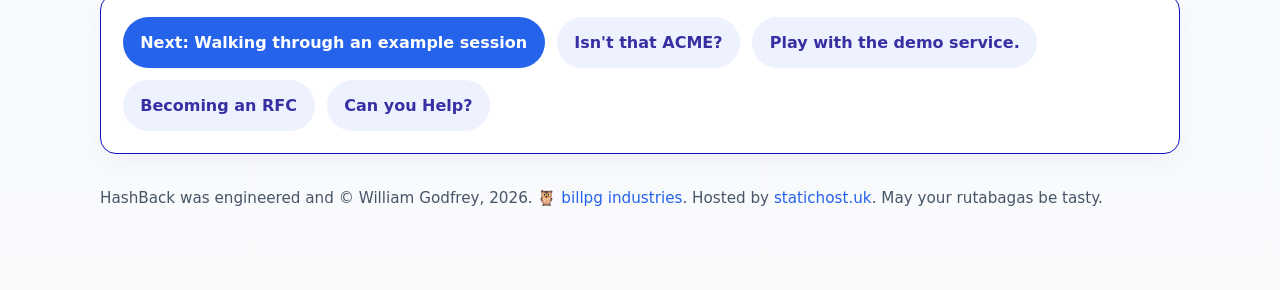
==== commit 7c602128: "feat: Add the "Becoming an RFC" page to the sales site Slotted in just before "Can you help?" (demo." ====
--- a/www-hashback-dev/site/index.html
+++ b/www-hashback-dev/site/index.html
@@ -69,6 +69,7 @@
           <a class="btn btn-primary" href="example.html">Next: Walking through an example session</a>
           <a class="btn btn-secondary" href="acme.html">Isn't that ACME?</a>
           <a class="btn btn-secondary" href="demo.html">Play with the demo service.</a>
+          <a class="btn btn-secondary" href="rfc.html">Becoming an RFC</a>
           <a class="btn btn-secondary" href="help.html">Can you Help?</a>
         </div>
       </section>
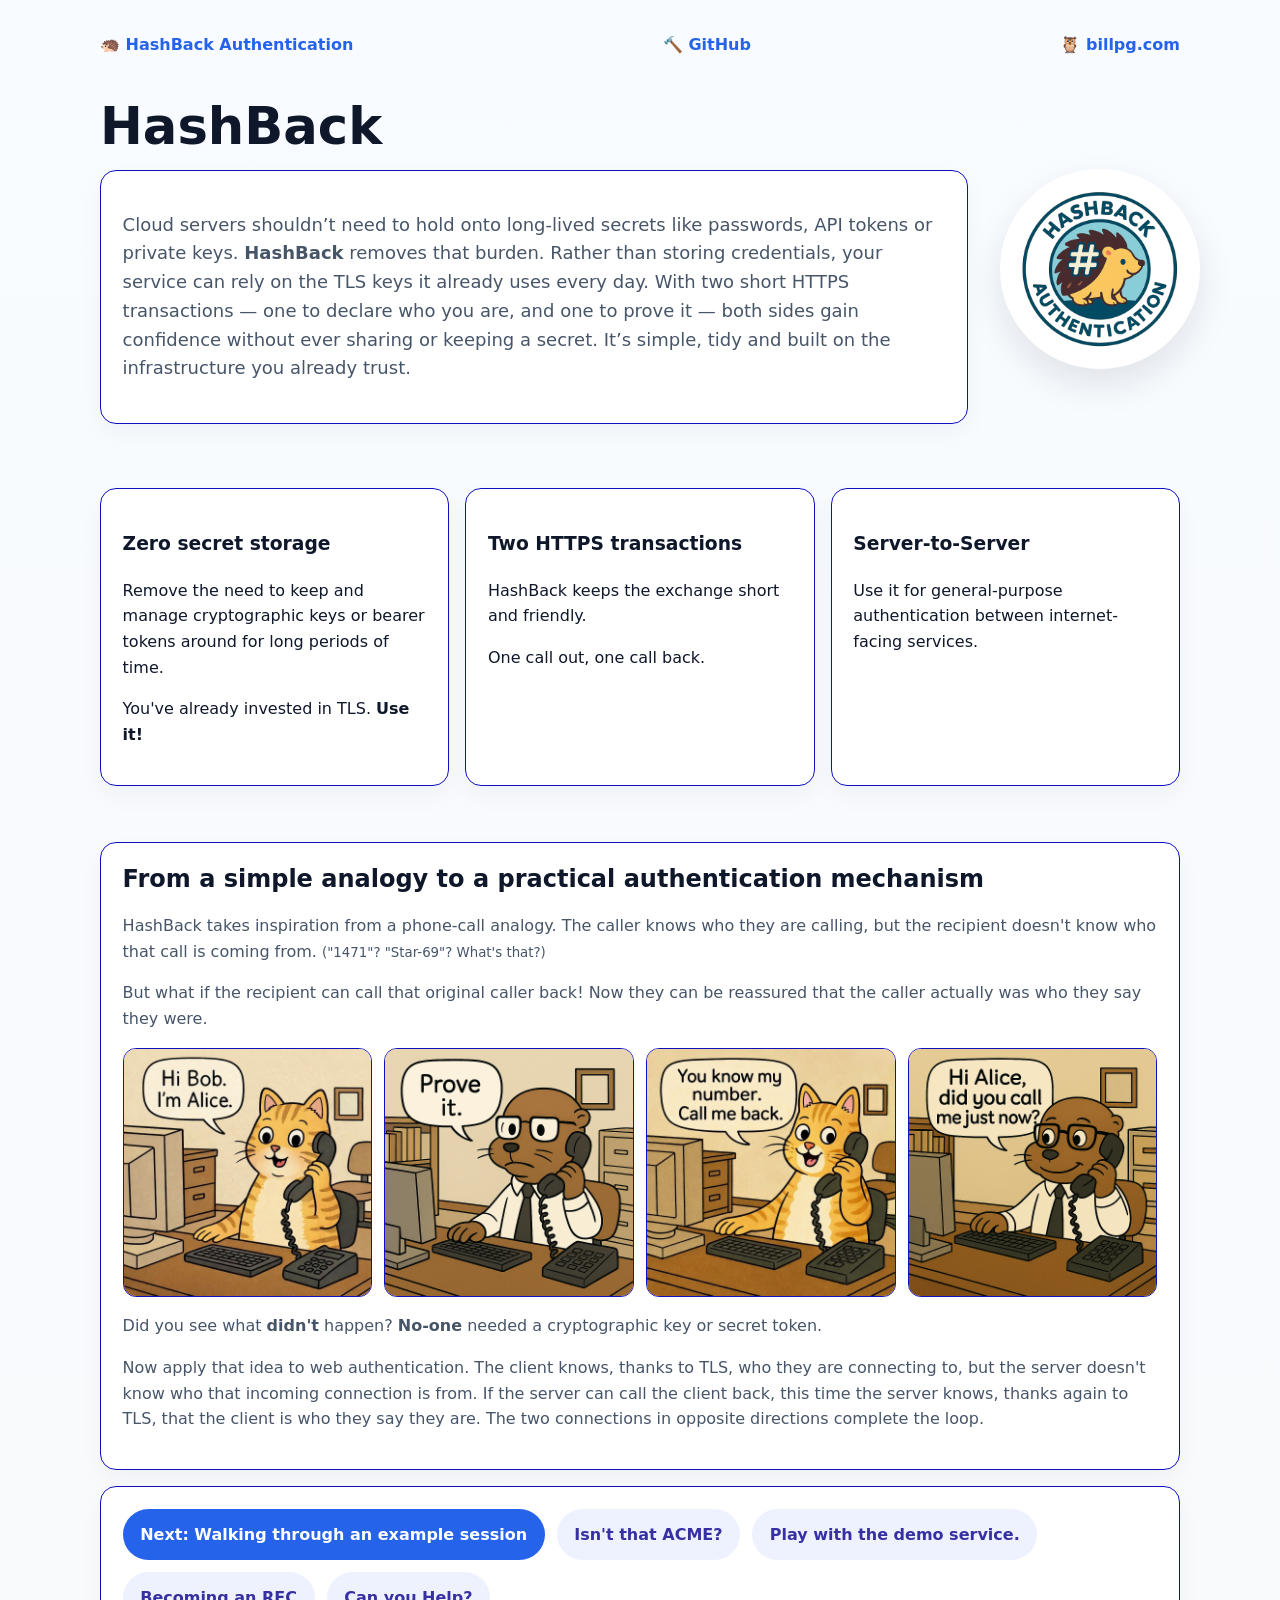
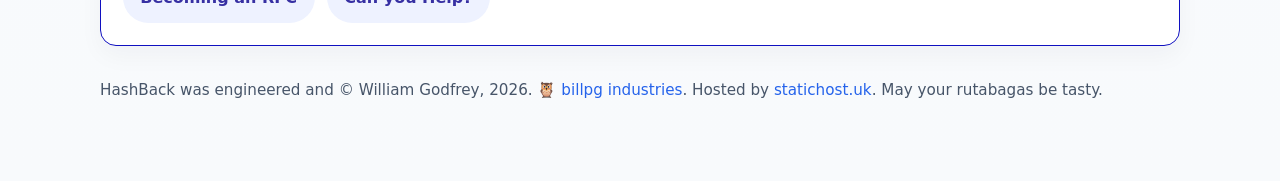
==== commit 5fc0c37c: "fix: Move the cards section to directly after the hero section The site builder was leaving <section" ====
--- a/www-hashback-dev/site/index.html
+++ b/www-hashback-dev/site/index.html
@@ -23,26 +23,26 @@
 transactions — one to declare who you are, and one to prove it — both sides gain
 confidence without ever sharing or keeping a secret. It’s simple, tidy and built on the
 infrastructure you already trust.</p>
-            <section class="cards">
-              <article class="card">
-                <h3 id="zero-secret-storage">Zero secret storage</h3>
-                <p>Remove the need to keep and manage cryptographic keys or bearer tokens around for long
-periods of time.</p>
-                <p>You've already invested in TLS. <strong>Use it!</strong></p>
-              </article>
-              <article class="card">
-                <h3 id="two-https-transactions">Two HTTPS transactions</h3>
-                <p>HashBack keeps the exchange short and friendly.</p>
-                <p>One call out, one call back.</p>
-              </article>
-              <article class="card">
-                <h3 id="server-to-server">Server-to-Server</h3>
-                <p>Use it for general-purpose authentication between internet-facing services.</p>
-              </article>
-            </section>
           </div>
         </div>
         <img class="badge" src="HashBack-Badge-Logo.png" alt="HashBack Logo" />
+      </section>
+      <section class="cards">
+        <article class="card">
+          <h3 id="zero-secret-storage">Zero secret storage</h3>
+          <p>Remove the need to keep and manage cryptographic keys or bearer tokens around for long
+periods of time.</p>
+          <p>You've already invested in TLS. <strong>Use it!</strong></p>
+        </article>
+        <article class="card">
+          <h3 id="two-https-transactions">Two HTTPS transactions</h3>
+          <p>HashBack keeps the exchange short and friendly.</p>
+          <p>One call out, one call back.</p>
+        </article>
+        <article class="card">
+          <h3 id="server-to-server">Server-to-Server</h3>
+          <p>Use it for general-purpose authentication between internet-facing services.</p>
+        </article>
       </section>
       <section class="panel">
         <h2 id="from-a-simple-analogy-to-a-practical-authentication-mechanism">From a simple analogy to a practical authentication mechanism</h2>
